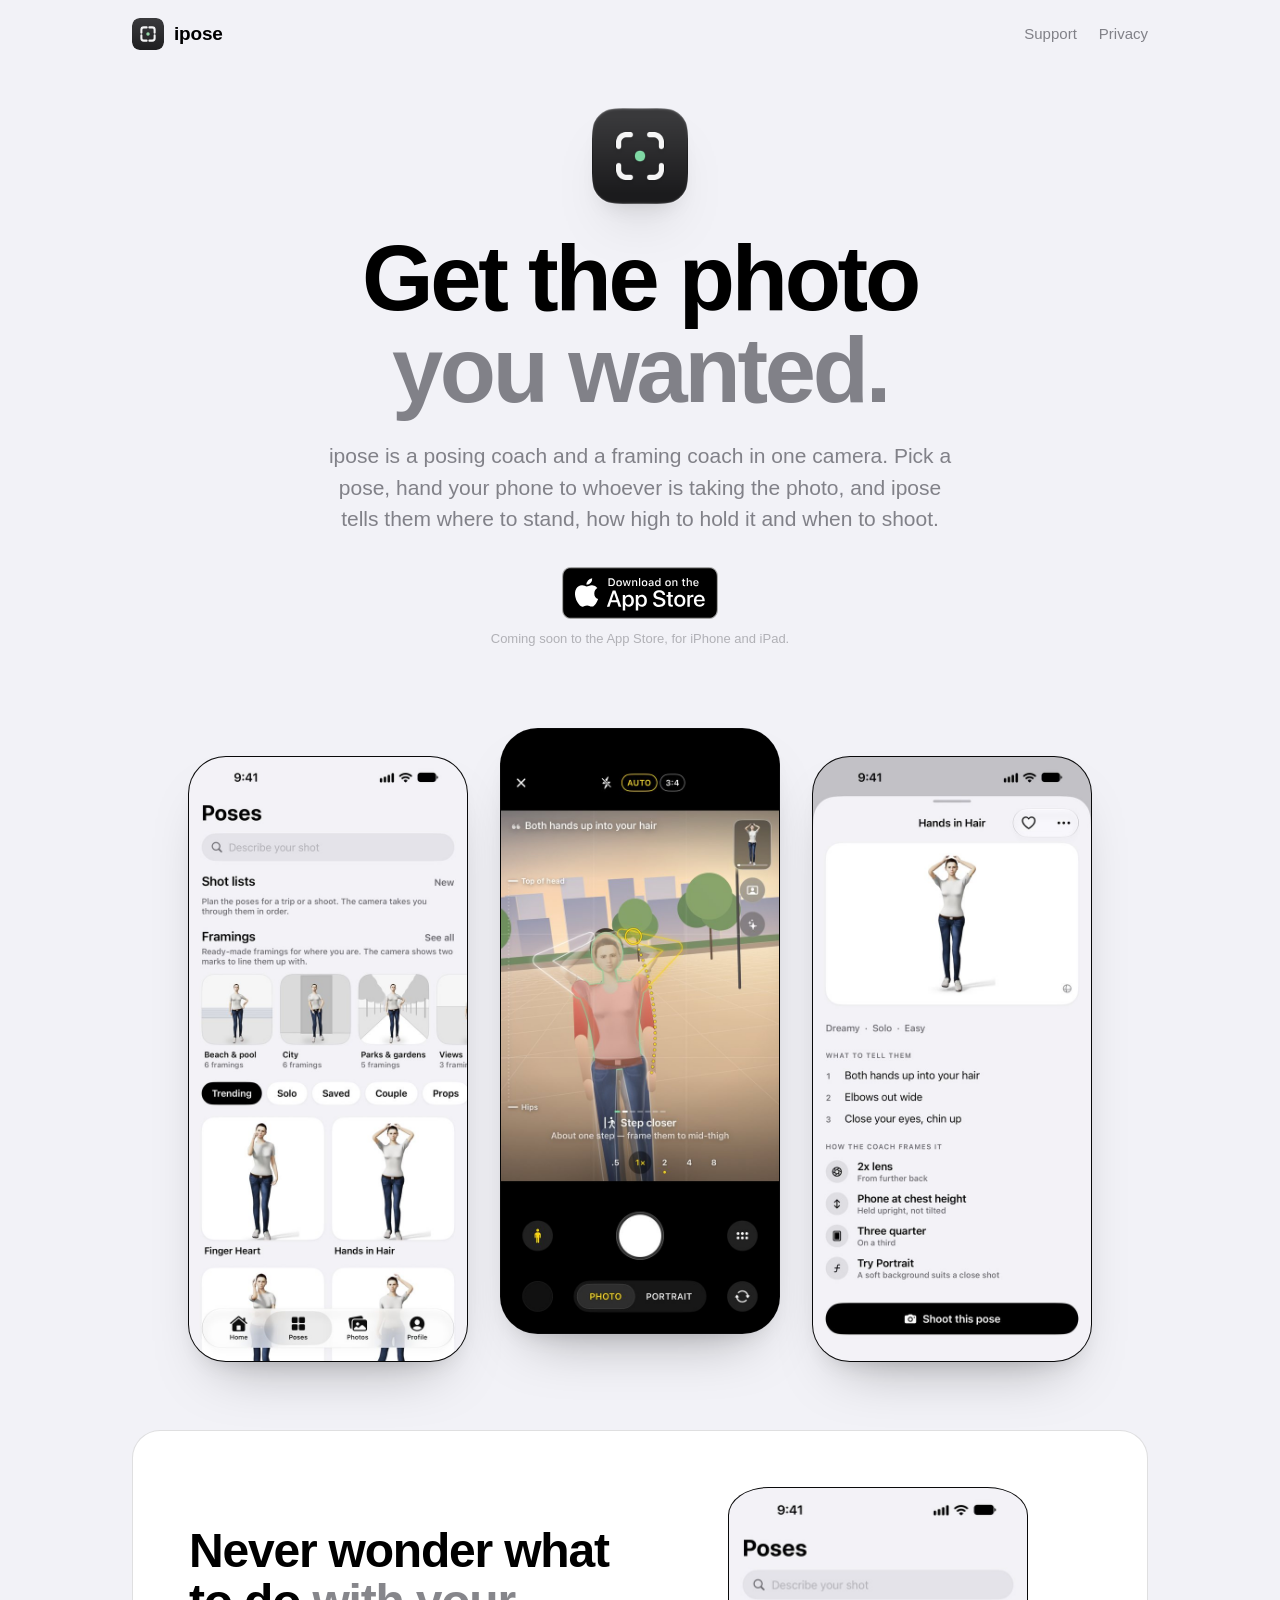
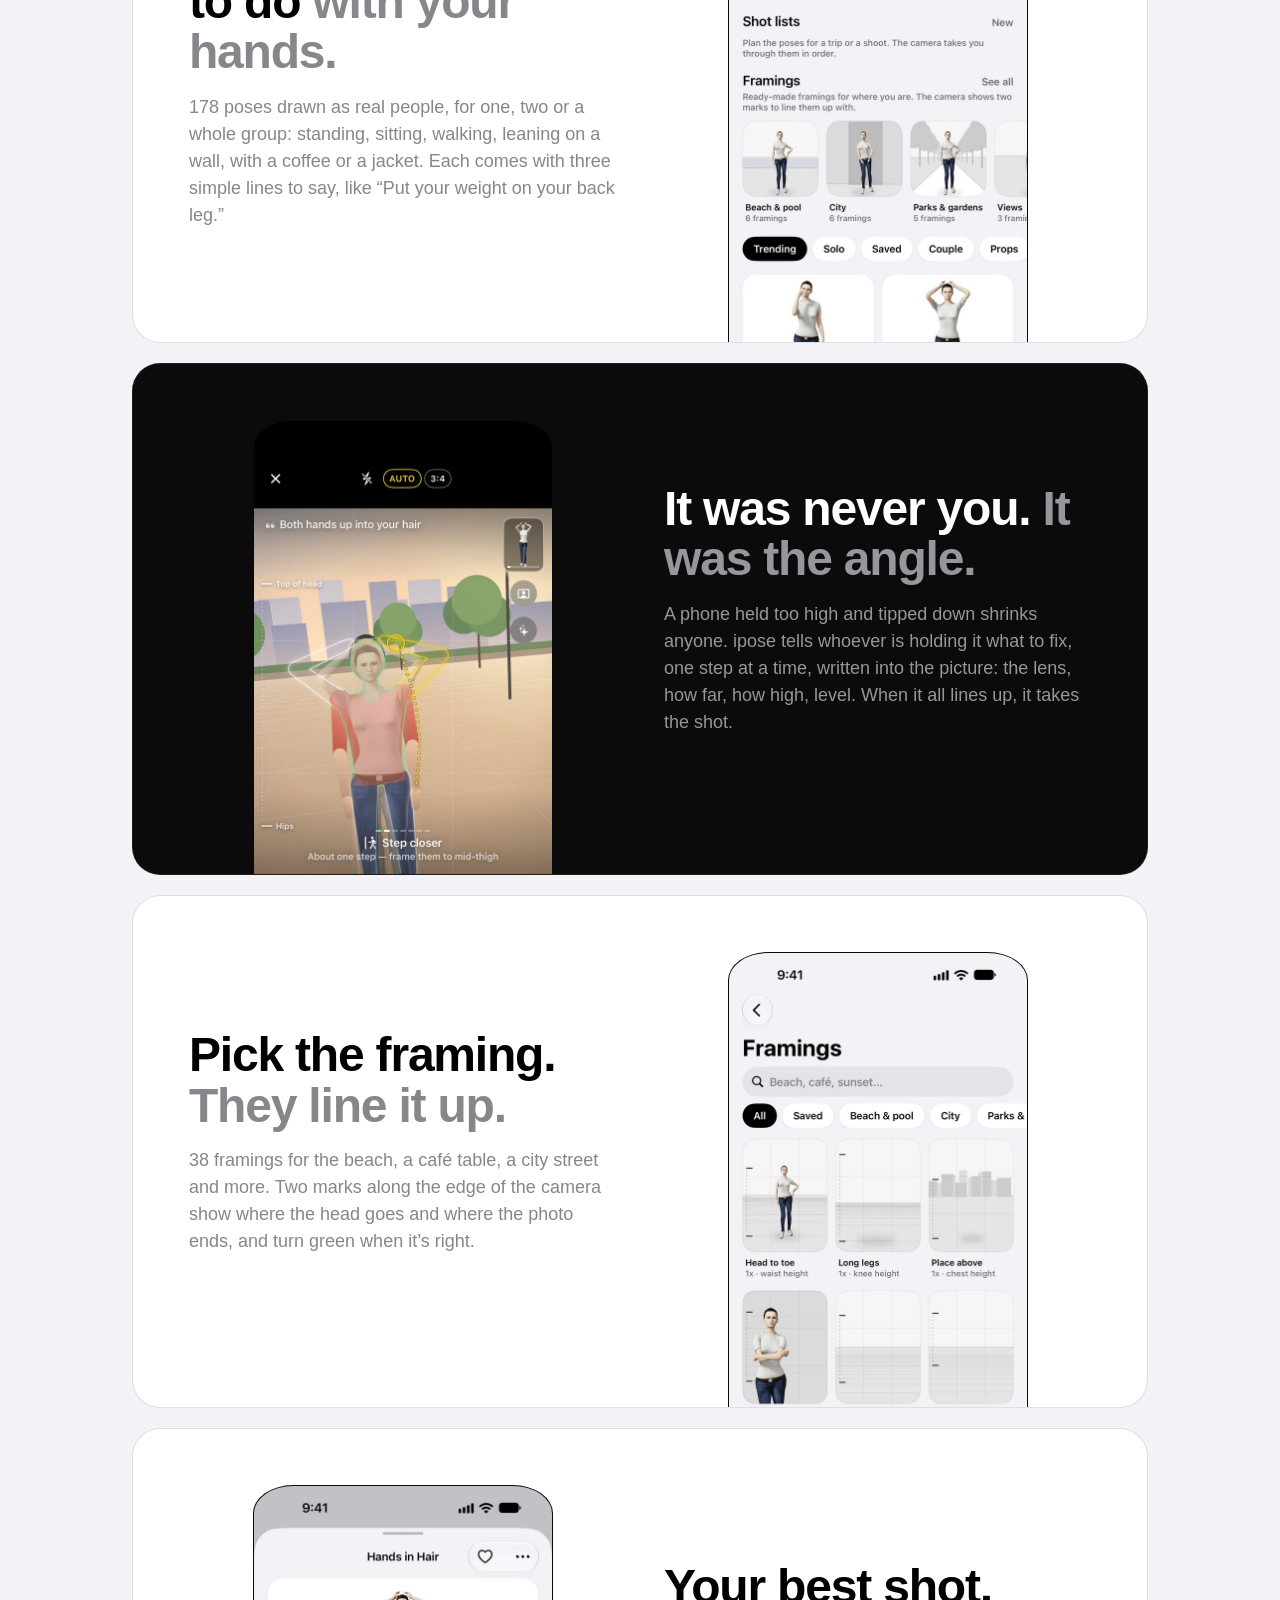
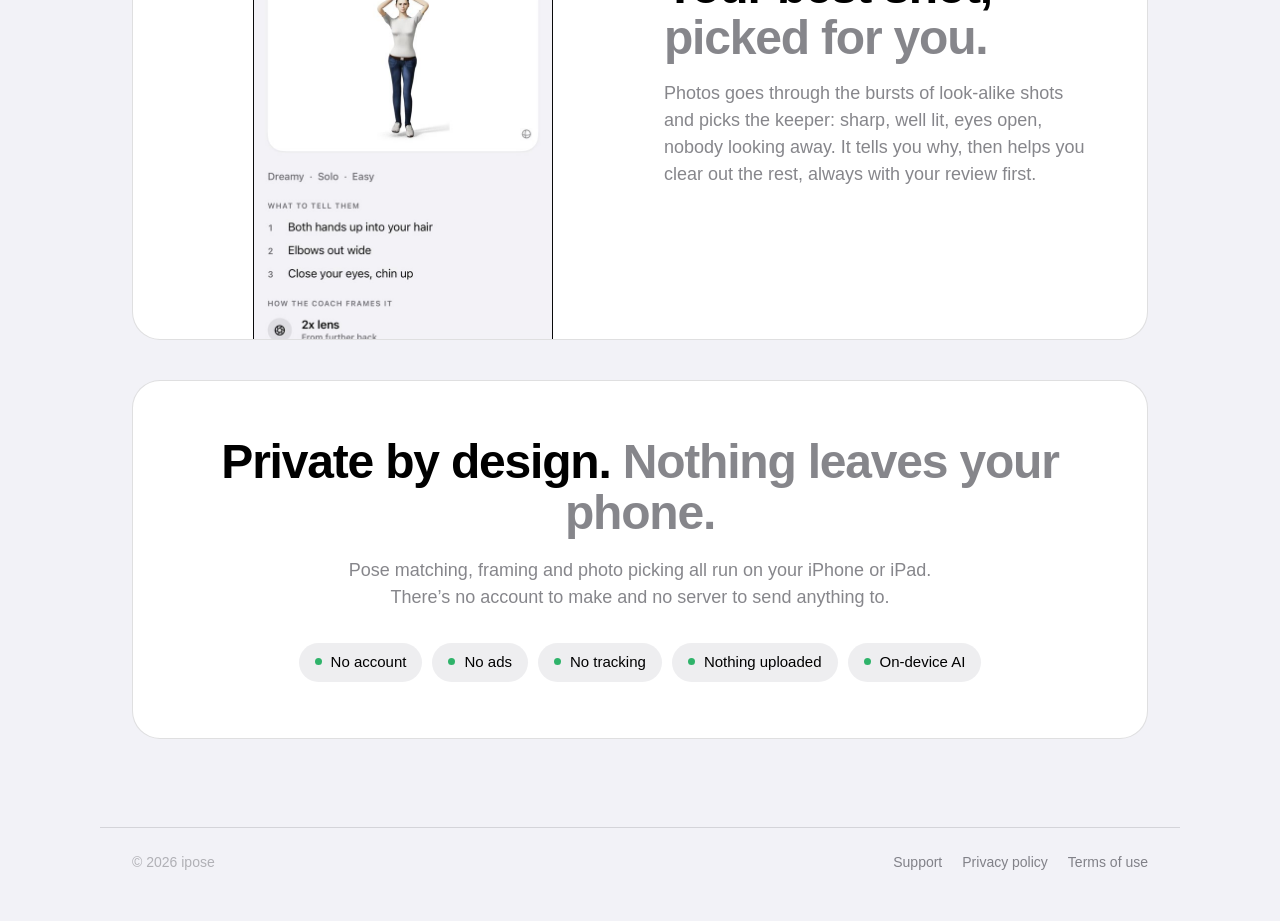
==== index.html @ 8df8e18d "ipose site: home, support and privacy policy Co-Authored-By: Claude Opus 5.5 <noreply@anthropic.com>" ====
<!doctype html>
<html lang="en">
<head>
<meta charset="utf-8">
<meta name="viewport" content="width=device-width, initial-scale=1, viewport-fit=cover">
<title>ipose — the posing and framing coach for iPhone</title>
<meta name="description" content="ipose is a posing coach and a framing coach in one camera. Pick a pose, hand over your phone, and ipose tells the photographer where to stand, how high to hold it and when to shoot. Then it picks your best shot. Free on iPhone and iPad.">
<link rel="canonical" href="https://codyni123.github.io/ipose-site/">
<meta name="robots" content="index, follow, max-image-preview:large">
<meta name="google-site-verification" content="oafJCFS9U90hpJDKuoxjxOjslEniVMPrDxLKtAmcN_E">
<meta name="apple-itunes-app" content="app-id=6818018078">
<meta name="theme-color" content="#f2f2f7" media="(prefers-color-scheme: light)">
<meta name="theme-color" content="#000000" media="(prefers-color-scheme: dark)">
<link rel="icon" href="favicon.svg" type="image/svg+xml">
<link rel="apple-touch-icon" href="img/touch-icon.png">
<meta property="og:title" content="ipose — get the photo you wanted">
<meta property="og:description" content="A posing coach and a framing coach in one camera. Pick a pose, hand over your phone, and ipose directs the shot.">
<meta property="og:type" content="website">
<meta property="og:url" content="https://codyni123.github.io/ipose-site/">
<meta property="og:image" content="https://codyni123.github.io/ipose-site/img/og.png">
<meta property="og:image:width" content="1200">
<meta property="og:image:height" content="630">
<meta name="twitter:card" content="summary_large_image">
<meta name="twitter:image" content="https://codyni123.github.io/ipose-site/img/og.png">
<link rel="stylesheet" href="style.css">
<script type="application/ld+json">
{
  "@context": "https://schema.org",
  "@graph": [
    {
      "@type": "WebSite",
      "@id": "https://codyni123.github.io/ipose-site/#website",
      "url": "https://codyni123.github.io/ipose-site/",
      "name": "ipose",
      "description": "The site for ipose, the posing and framing coach for iPhone and iPad: what it does, support and privacy.",
      "inLanguage": "en"
    },
    {
      "@type": "MobileApplication",
      "name": "ipose: pose & photo coach",
      "operatingSystem": "iOS 27 or later",
      "applicationCategory": "PhotographyApplication",
      "description": "A posing coach and a framing coach in one camera. 178 poses drawn as real people, 38 framings, a camera that tells the photographer what to fix one step at a time, and a picker that finds your best shot. Everything runs on the device.",
      "offers": { "@type": "Offer", "price": "0", "priceCurrency": "USD" },
      "image": "https://codyni123.github.io/ipose-site/img/app-icon-512.png",
      "url": "https://codyni123.github.io/ipose-site/"
    }
  ]
}
</script>
</head>
<body>
<header class="top">
  <div class="wrap">
    <a class="brand" href="./"><img src="favicon.svg" alt="" width="32" height="32">ipose</a>
    <nav class="nav" aria-label="Main">
      <a href="support/">Support</a>
      <a href="privacy/">Privacy</a>
    </nav>
  </div>
</header>

<main>
  <section class="hero wrap">
    <img class="icon" src="img/app-icon-512.png" alt="The ipose app icon" width="96" height="96">
    <h1>Get the photo<br><span>you wanted.</span></h1>
    <p class="lede">ipose is a posing coach and a framing coach in one camera. Pick a pose, hand your phone to whoever is taking the photo, and ipose tells them where to stand, how high to hold it and when to shoot.</p>
    <div class="get">
      <img src="img/appstore-badge.svg" alt="Download on the App Store" width="156" height="52">
      <small>Coming soon to the App Store, for iPhone and iPad.</small>
    </div>
  </section>

  <div class="screens" aria-hidden="true">
    <div class="screen"><img src="img/shots/poses.jpg" alt="" width="600" height="1304" loading="lazy"></div>
    <div class="screen"><img src="img/shots/camera.jpg" alt="" width="600" height="1304"></div>
    <div class="screen"><img src="img/shots/pose.jpg" alt="" width="600" height="1304" loading="lazy"></div>
  </div>

  <div class="wrap features">
    <section class="feature">
      <div>
        <h2>Never wonder what to do <span>with your hands.</span></h2>
        <p>178 poses drawn as real people, for one, two or a whole group: standing, sitting, walking, leaning on a wall, with a coffee or a jacket. Each comes with three simple lines to say, like “Put your weight on your back leg.”</p>
      </div>
      <div class="screen"><img src="img/shots/poses.jpg" alt="The Poses tab: a grid of trending poses drawn as real people" width="600" height="1304" loading="lazy"></div>
    </section>

    <section class="feature dark flip">
      <div>
        <h2>It was never you. <span>It was the angle.</span></h2>
        <p>A phone held too high and tipped down shrinks anyone. ipose tells whoever is holding it what to fix, one step at a time, written into the picture: the lens, how far, how high, level. When it all lines up, it takes the shot.</p>
      </div>
      <div class="screen"><img src="img/shots/camera.jpg" alt="The camera coaching the photographer: step closer, about one step" width="600" height="1304" loading="lazy"></div>
    </section>

    <section class="feature">
      <div>
        <h2>Pick the framing. <span>They line it up.</span></h2>
        <p>38 framings for the beach, a café table, a city street and more. Two marks along the edge of the camera show where the head goes and where the photo ends, and turn green when it’s right.</p>
      </div>
      <div class="screen"><img src="img/shots/framings.jpg" alt="The Framings page: head to toe, long legs, knees up and more" width="600" height="1304" loading="lazy"></div>
    </section>

    <section class="feature flip">
      <div>
        <h2>Your best shot, <span>picked for you.</span></h2>
        <p>Photos goes through the bursts of look-alike shots and picks the keeper: sharp, well lit, eyes open, nobody looking away. It tells you why, then helps you clear out the rest, always with your review first.</p>
      </div>
      <div class="screen"><img src="img/shots/pose.jpg" alt="A pose card: the pose from any side, what to tell them and how the coach frames it" width="600" height="1304" loading="lazy"></div>
    </section>

    <section class="band">
      <h2>Private by design. <span>Nothing leaves your phone.</span></h2>
      <p>Pose matching, framing and photo picking all run on your iPhone or iPad. There’s no account to make and no server to send anything to.</p>
      <ul class="facts">
        <li>No account</li>
        <li>No ads</li>
        <li>No tracking</li>
        <li>Nothing uploaded</li>
        <li>On-device AI</li>
      </ul>
    </section>
  </div>
</main>

<footer class="foot">
  <div class="wrap">
    <span>© 2026 ipose</span>
    <nav aria-label="Footer">
      <a href="support/">Support</a>
      <a href="privacy/">Privacy policy</a>
      <a href="https://www.apple.com/legal/internet-services/itunes/dev/stdeula/">Terms of use</a>
    </nav>
  </div>
</footer>
</body>
</html>
---- style.css ----
/* ipose site: the app's Paper (light) and Graphite (dark) themes, the system's type, no frameworks. */
:root {
  --page: #f2f2f7;
  --card: #ffffff;
  --ink: #000000;
  --secondary: rgba(60, 60, 67, 0.62);
  --tertiary: rgba(60, 60, 67, 0.36);
  --hairline: rgba(60, 60, 67, 0.16);
  --button: #000000;
  --button-ink: #ffffff;
  --well: rgba(118, 118, 128, 0.12);
  --ready: #2fb36a;
  --shadow: 0 30px 60px -30px rgba(0, 0, 0, 0.35), 0 12px 24px -16px rgba(0, 0, 0, 0.18);
  --radius: 28px;
  --gutter: 16px;
  --max: 1080px;
  color-scheme: light dark;
}
@media (prefers-color-scheme: dark) {
  :root {
    --page: #000000;
    --card: #121214;
    --ink: #ffffff;
    --secondary: rgba(235, 235, 245, 0.62);
    --tertiary: rgba(235, 235, 245, 0.34);
    --hairline: rgba(255, 255, 255, 0.12);
    --button: #f2f2f2;
    --button-ink: #000000;
    --well: rgba(118, 118, 128, 0.24);
    --ready: #95d6a8;
    --shadow: 0 30px 60px -30px rgba(0, 0, 0, 0.9);
  }
}

* { box-sizing: border-box; }
html { -webkit-text-size-adjust: 100%; }
body {
  margin: 0;
  background: var(--page);
  color: var(--ink);
  font: 17px/1.5 -apple-system, BlinkMacSystemFont, "SF Pro Text", "Helvetica Neue", Helvetica, Arial, sans-serif;
  -webkit-font-smoothing: antialiased;
  text-rendering: optimizeLegibility;
}
img { display: block; max-width: 100%; height: auto; }
a { color: inherit; }
p { margin: 0 0 1em; }
h1, h2, h3 {
  font-family: -apple-system, BlinkMacSystemFont, "SF Pro Display", "Helvetica Neue", Helvetica, Arial, sans-serif;
  margin: 0;
  font-weight: 700;
  letter-spacing: -0.025em;
  line-height: 1.06;
}
.muted { color: var(--secondary); }
.wrap { max-width: var(--max); margin: 0 auto; padding: 0 var(--gutter); }
@media (min-width: 700px) { :root { --gutter: 32px; } }

/* Header */
.top { padding: 18px 0; }
.top .wrap { display: flex; align-items: center; justify-content: space-between; gap: 16px; }
.brand { display: flex; align-items: center; gap: 10px; text-decoration: none; font-weight: 600; font-size: 19px; letter-spacing: -0.01em; }
.brand img { width: 32px; height: 32px; border-radius: 8px; }
.nav { display: flex; gap: 22px; font-size: 15px; }
.nav a { text-decoration: none; color: var(--secondary); }
.nav a:hover, .nav a[aria-current="page"] { color: var(--ink); }

/* Hero */
.hero { padding-top: 40px; padding-bottom: 24px; text-align: center; }
.hero .icon { width: 96px; height: 96px; margin: 0 auto 28px; border-radius: 22px; box-shadow: var(--shadow); }
.hero h1 { font-size: clamp(44px, 9vw, 92px); letter-spacing: -0.035em; line-height: 1.0; }
.hero h1 span { color: var(--secondary); }
.hero .lede { max-width: 640px; margin: 24px auto 0; font-size: clamp(18px, 2.3vw, 21px); color: var(--secondary); }
.get { margin-top: 32px; display: flex; flex-direction: column; align-items: center; gap: 10px; }
.get img { height: 52px; width: auto; }
.get small { color: var(--tertiary); font-size: 13px; }
@media (prefers-color-scheme: dark) { .get img { filter: invert(1) hue-rotate(180deg); } }

/* Phone screens */
.screens { display: flex; justify-content: center; align-items: flex-end; gap: clamp(12px, 3vw, 32px); margin: 56px auto 0; padding: 0 var(--gutter); max-width: 1180px; }
.screen { flex: 0 1 280px; border-radius: 13.5% / 6.2%; overflow: hidden; box-shadow: var(--shadow); border: 1px solid var(--hairline); background: #000; }
.screen img { width: 100%; }
.screens .screen:nth-child(odd) { transform: translateY(28px); }
@media (max-width: 640px) {
  .screens { gap: 10px; }
  .screens .screen:nth-child(n+4) { display: none; }
}

/* Feature rows */
.features { padding-top: 96px; padding-bottom: 24px; display: grid; gap: 20px; }
.feature { background: var(--card); border-radius: var(--radius); padding: 40px 28px 0; display: grid; gap: 28px; overflow: hidden; border: 1px solid var(--hairline); }
.feature h2 { font-size: clamp(30px, 4.6vw, 48px); }
.feature h2 span { color: var(--secondary); }
.feature p { color: var(--secondary); font-size: 18px; max-width: 520px; margin-top: 16px; }
.feature .screen { width: min(300px, 78%); margin: 0 auto; border-radius: 13.5% 13.5% 0 0 / 6.2% 6.2% 0 0; border-bottom: 0; box-shadow: none; aspect-ratio: 1320 / 2000; }
.feature .screen img { object-fit: cover; object-position: top; height: 100%; }
@media (min-width: 860px) {
  .feature { grid-template-columns: 1fr 1fr; align-items: end; padding: 0 56px; gap: 48px; }
  .feature > div:first-child { padding: 64px 0; align-self: center; }
  .feature.flip > div:first-child { order: 2; }
  .feature .screen { margin-top: 56px; }
}
.feature.dark { background: #0b0b0c; color: #fff; border-color: rgba(255,255,255,0.08); }
.feature.dark h2 span, .feature.dark p { color: rgba(235,235,245,0.62); }

/* Privacy band */
.band { margin: 20px 0 0; background: var(--card); border: 1px solid var(--hairline); border-radius: var(--radius); padding: 56px 28px; text-align: center; }
.band h2 { font-size: clamp(30px, 4.6vw, 48px); }
.band h2 span { color: var(--secondary); }
.band p { color: var(--secondary); max-width: 620px; margin: 18px auto 0; font-size: 18px; }
.facts { list-style: none; padding: 0; margin: 32px auto 0; display: flex; flex-wrap: wrap; justify-content: center; gap: 10px; max-width: 720px; }
.facts li { background: var(--well); border-radius: 999px; padding: 8px 16px; font-size: 15px; }
.facts li::before { content: ""; display: inline-block; width: 7px; height: 7px; border-radius: 50%; background: var(--ready); margin-right: 9px; vertical-align: 2px; }

/* Plain pages (support, privacy) */
.page { padding: 32px 0 80px; }
.page .wrap { max-width: 760px; }
.page h1 { font-size: clamp(40px, 7vw, 64px); letter-spacing: -0.035em; }
.page h1 + p { color: var(--secondary); font-size: 20px; margin-top: 16px; }
.page h2 { font-size: 26px; margin: 48px 0 12px; }
.page h3 { font-size: 19px; letter-spacing: -0.01em; margin: 28px 0 6px; }
.page ul { padding-left: 1.2em; }
.page li { margin: 0.35em 0; }
.page .updated { color: var(--tertiary); font-size: 15px; }
.card { background: var(--card); border: 1px solid var(--hairline); border-radius: 22px; padding: 24px; margin: 28px 0; }
.card p:last-child { margin-bottom: 0; }
.button { display: inline-flex; align-items: center; gap: 8px; background: var(--button); color: var(--button-ink); text-decoration: none; font-weight: 600; padding: 14px 24px; border-radius: 999px; font-size: 17px; }
details { background: var(--card); border: 1px solid var(--hairline); border-radius: 18px; padding: 0 22px; margin: 10px 0; }
details summary { cursor: pointer; list-style: none; padding: 18px 0; font-weight: 600; display: flex; justify-content: space-between; gap: 16px; }
details summary::-webkit-details-marker { display: none; }
details summary::after { content: "+"; color: var(--tertiary); font-weight: 400; font-size: 22px; line-height: 1; }
details[open] summary::after { content: "–"; }
details > div { padding: 0 0 18px; color: var(--secondary); }
details > div p:last-child { margin-bottom: 0; }

/* Footer */
.foot { padding: 64px 0 48px; color: var(--tertiary); font-size: 14px; }
.foot .wrap { display: flex; flex-wrap: wrap; justify-content: space-between; gap: 16px; border-top: 1px solid var(--hairline); padding-top: 24px; }
.foot nav { display: flex; flex-wrap: wrap; gap: 20px; }
.foot a { text-decoration: none; color: var(--secondary); }
.foot a:hover { color: var(--ink); }
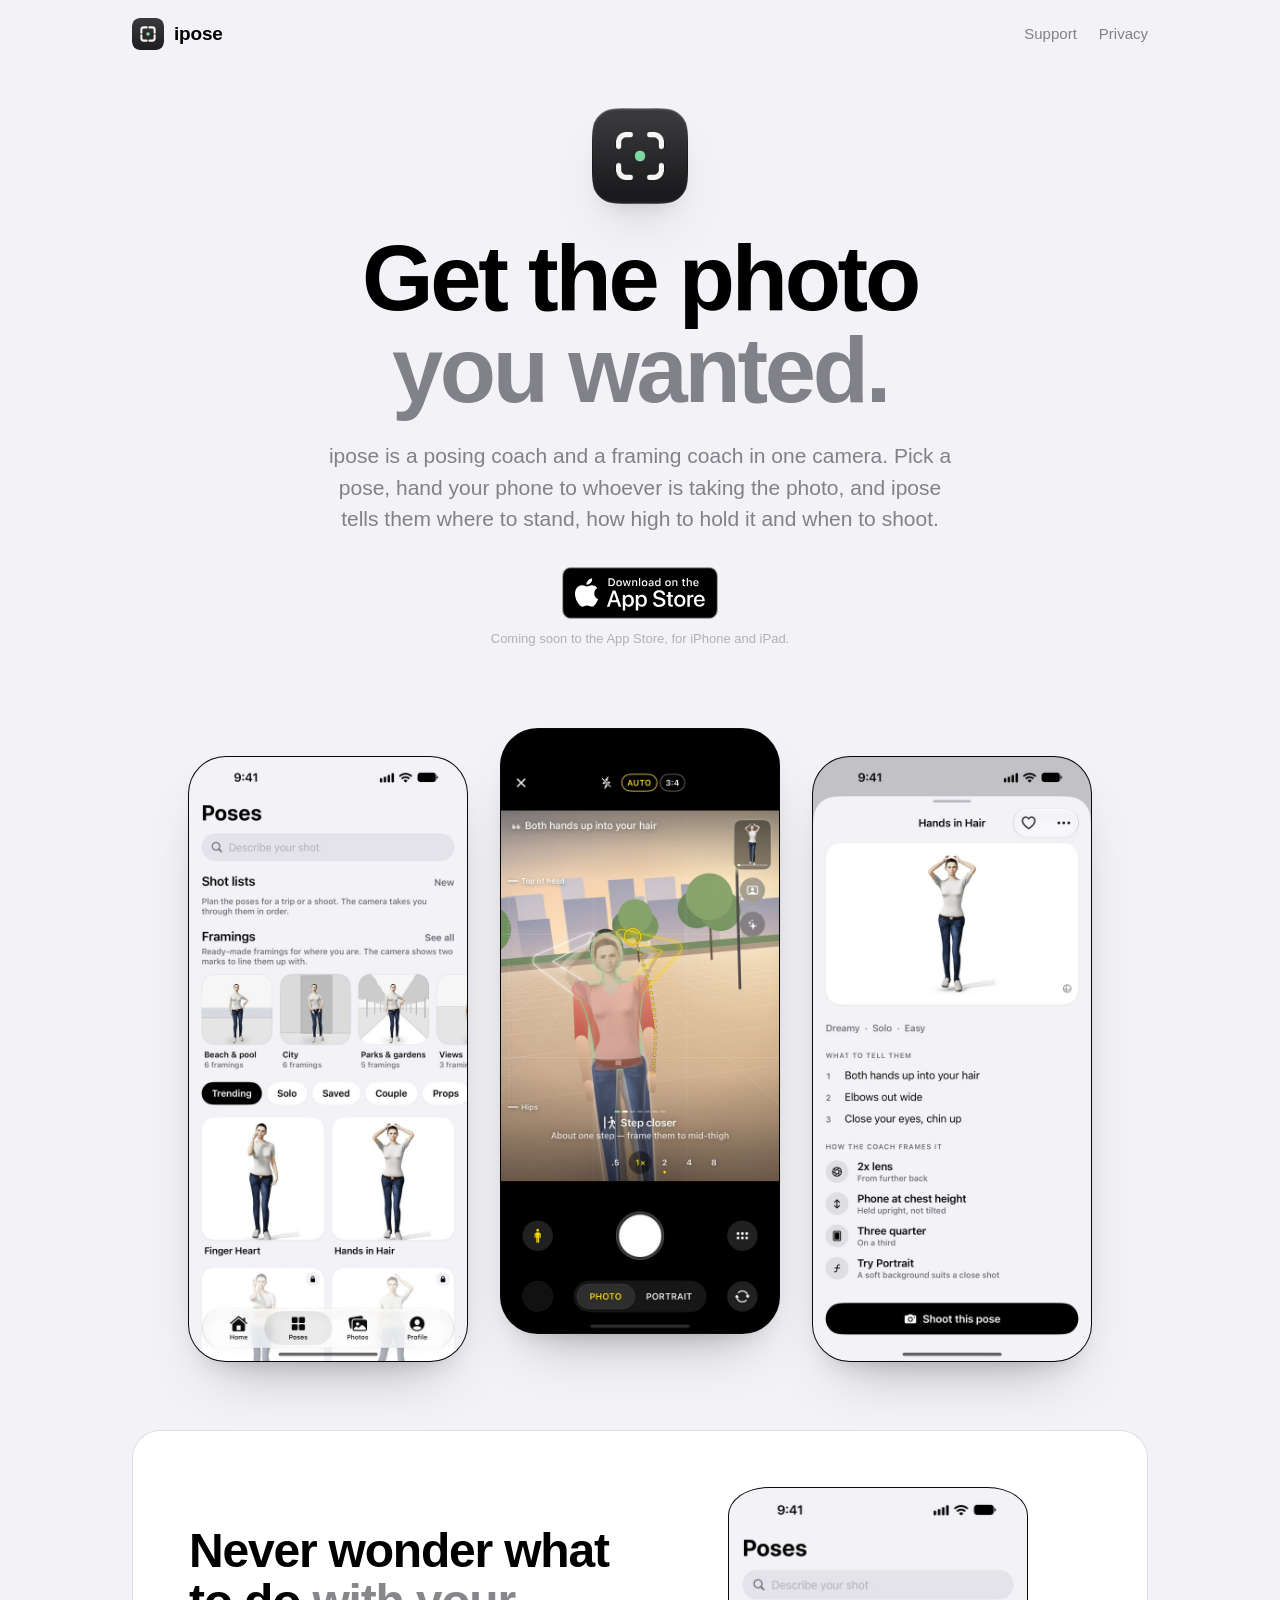
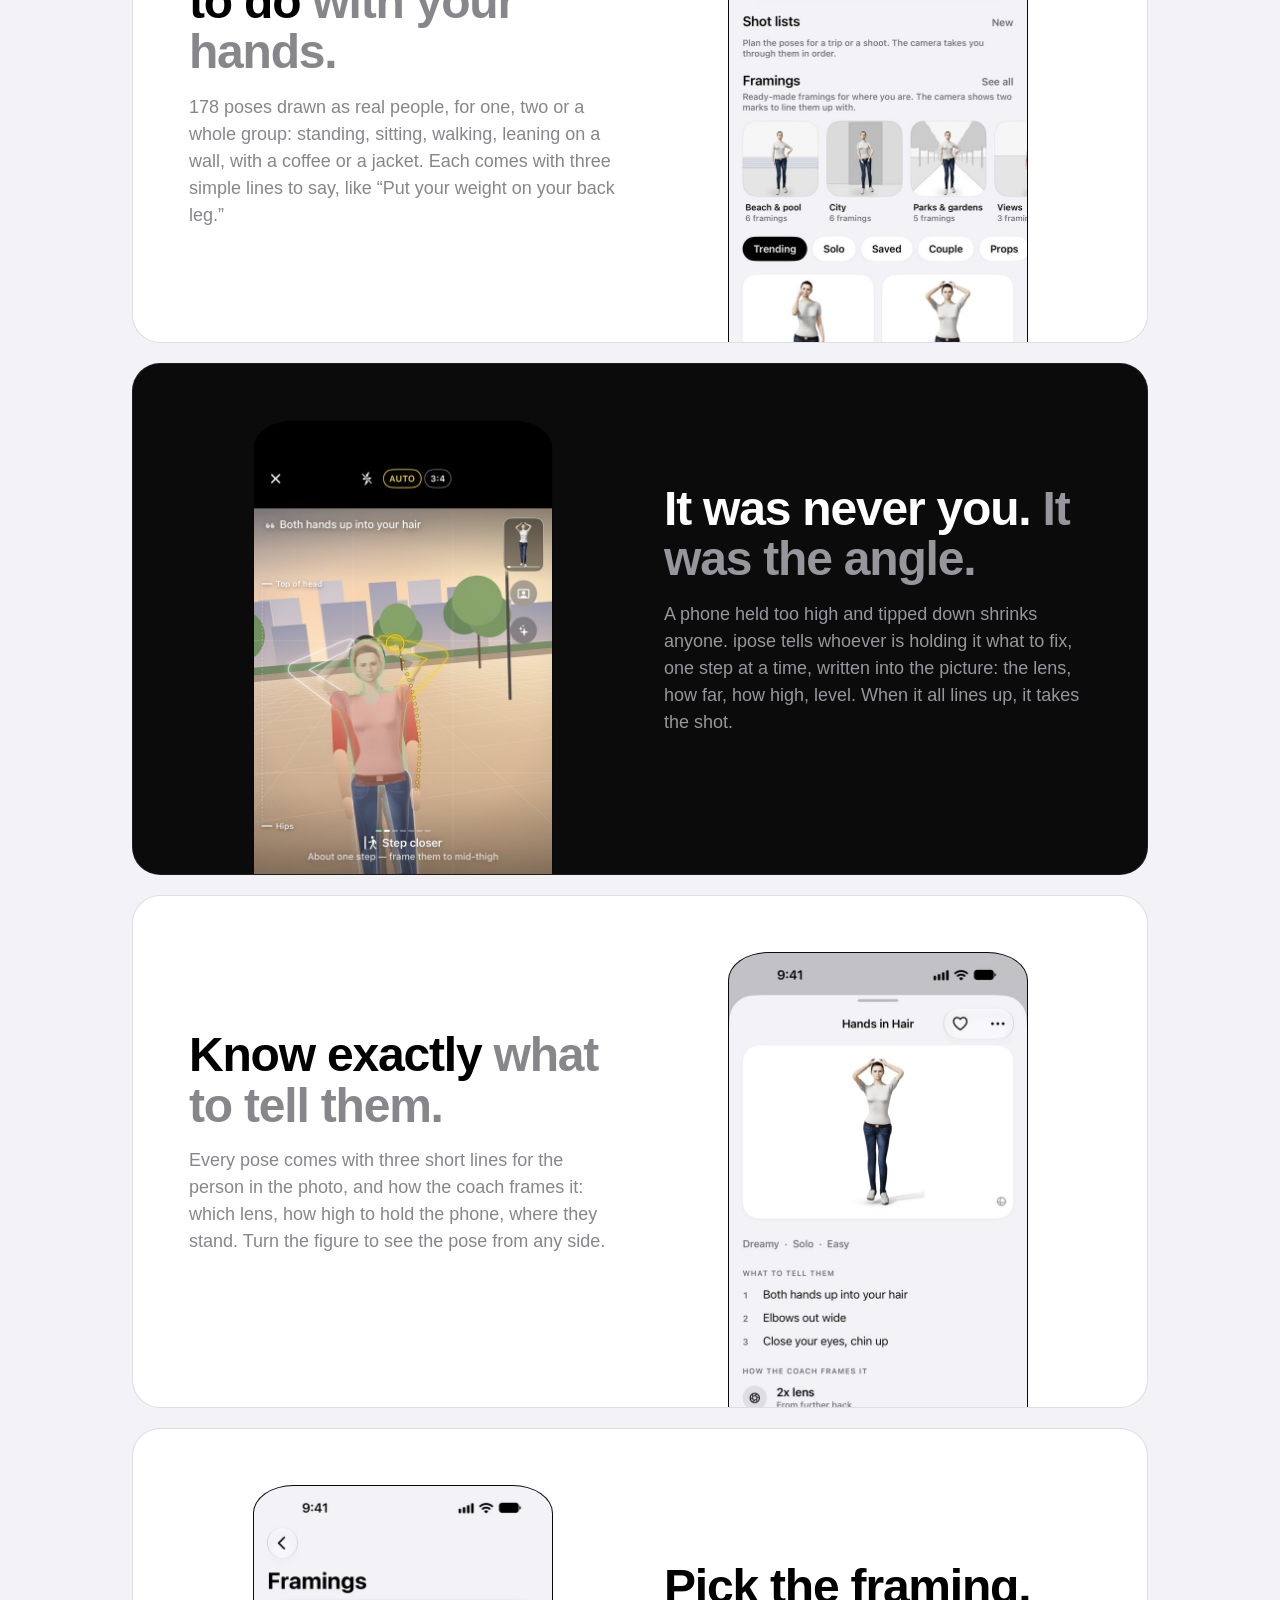
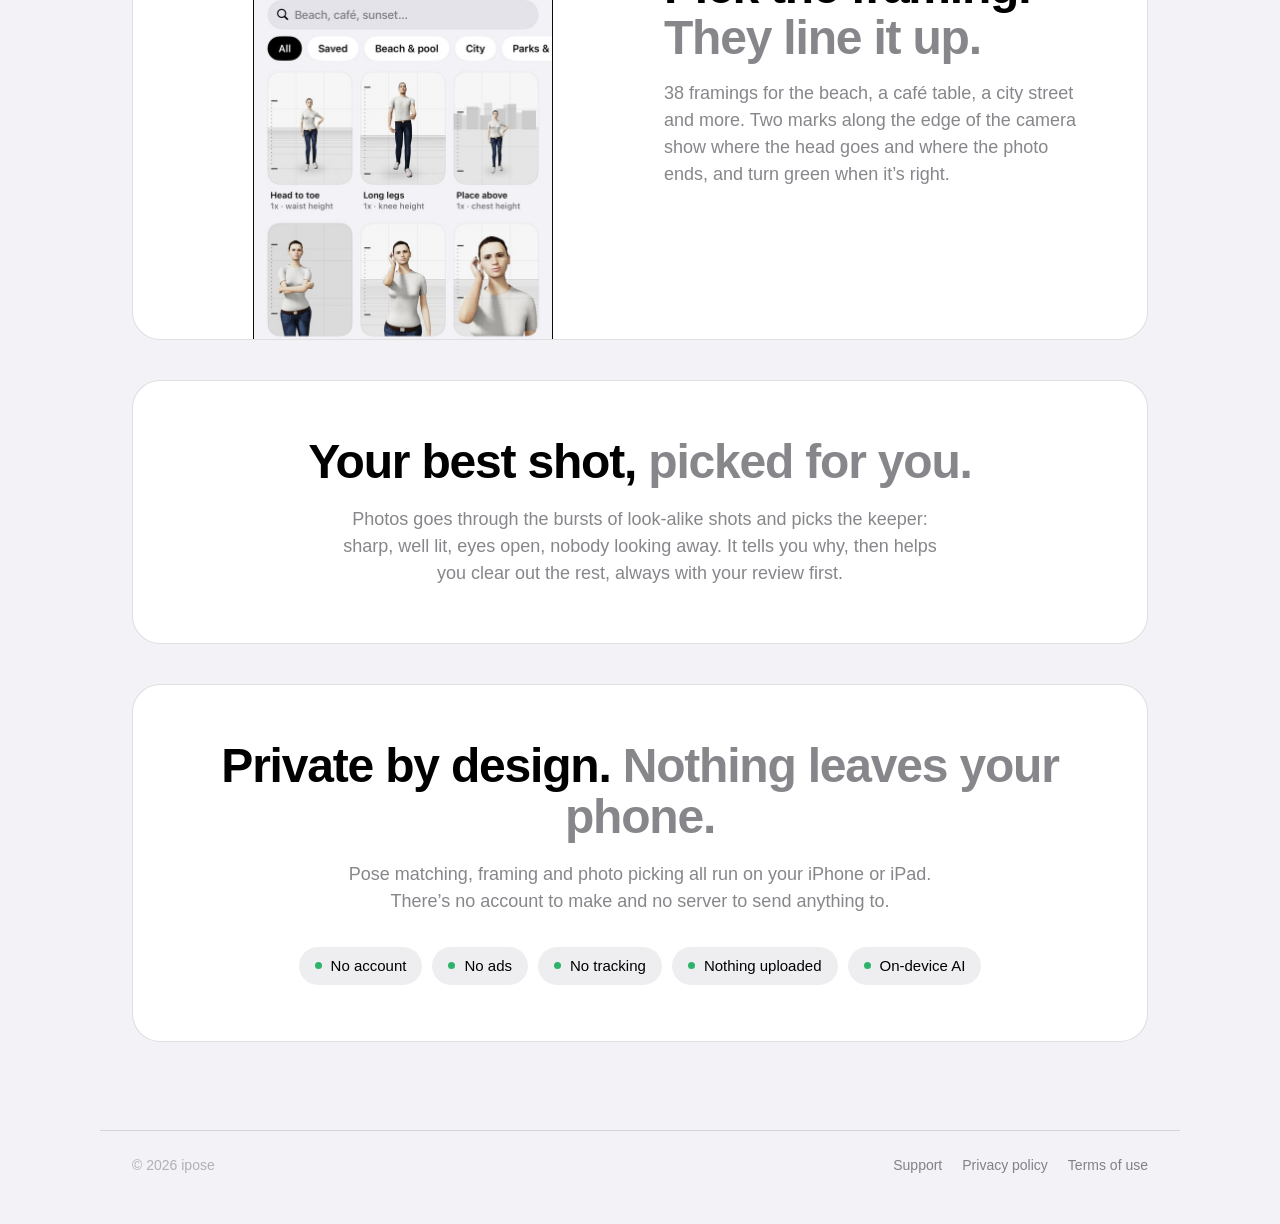
==== commit 8f48d2b5: "Fresh app screens, a pose card section, picks as a text band Co-Authored-By: Claude Opus 5.5 <norepl" ====
--- a/index.html
+++ b/index.html
@@ -96,18 +96,23 @@
 
     <section class="feature">
       <div>
+        <h2>Know exactly <span>what to tell them.</span></h2>
+        <p>Every pose comes with three short lines for the person in the photo, and how the coach frames it: which lens, how high to hold the phone, where they stand. Turn the figure to see the pose from any side.</p>
+      </div>
+      <div class="screen"><img src="img/shots/pose.jpg" alt="A pose card: the pose from any side, what to tell them and how the coach frames it" width="600" height="1304" loading="lazy"></div>
+    </section>
+
+    <section class="feature flip">
+      <div>
         <h2>Pick the framing. <span>They line it up.</span></h2>
         <p>38 framings for the beach, a café table, a city street and more. Two marks along the edge of the camera show where the head goes and where the photo ends, and turn green when it’s right.</p>
       </div>
       <div class="screen"><img src="img/shots/framings.jpg" alt="The Framings page: head to toe, long legs, knees up and more" width="600" height="1304" loading="lazy"></div>
     </section>
 
-    <section class="feature flip">
-      <div>
-        <h2>Your best shot, <span>picked for you.</span></h2>
-        <p>Photos goes through the bursts of look-alike shots and picks the keeper: sharp, well lit, eyes open, nobody looking away. It tells you why, then helps you clear out the rest, always with your review first.</p>
-      </div>
-      <div class="screen"><img src="img/shots/pose.jpg" alt="A pose card: the pose from any side, what to tell them and how the coach frames it" width="600" height="1304" loading="lazy"></div>
+    <section class="band">
+      <h2>Your best shot, <span>picked for you.</span></h2>
+      <p>Photos goes through the bursts of look-alike shots and picks the keeper: sharp, well lit, eyes open, nobody looking away. It tells you why, then helps you clear out the rest, always with your review first.</p>
     </section>
 
     <section class="band">
